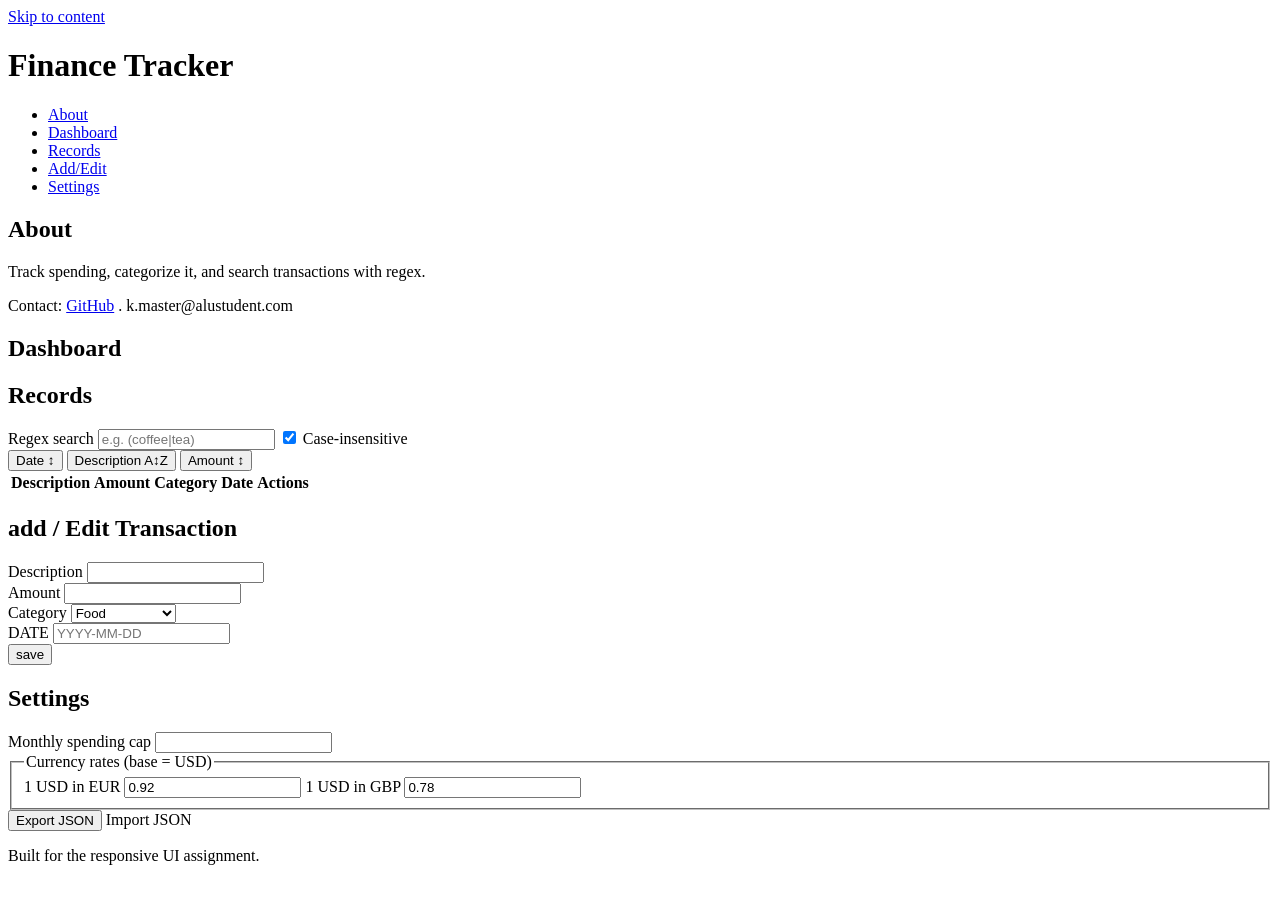
==== index.html @ 2b20702d "M2: semantic HTML structure and mobile-first CSS" ====
<!DOCTYPE html>
<html lang="en">
<head>
<meta charset="UTF-8">
<meta name="viewport" content="width=device-width, initial-scale=1.0">
<title>Student Finance Tracker</title>
<link rel="stylesheet" href="styles/main.css">
</head>
<body>
<a href="#main" class="skip-link">Skip to content</a>

<header>
    <h1>Finance Tracker</h1>
    <nav aria-label="Primary">
        <ul>
          <li><a href="#about">About</a></li>
          <li><a href="#dashboard">Dashboard</a></li>
          <li><a href="#records">Records</a></li>
          <li><a href="#form">Add/Edit</a></li>
          <li><a href="#settings">Settings</a></li>
        </ul>
    </nav>
</header>
<main id="main">

<section id="about" aria-labelledby="about-h">
    <h2 id="about-h">About</h2>
    <p>Track spending, categorize it, and search transactions with regex.</p>
    <p>Contact: <a href="https://github.con/kmaster-alt">GitHub</a> . k.master@alustudent.com</p>
</section>

   <section id="dashboard" aria-labelledby="dash-h">
      <h2 id="dash h">Dashboard</h2>
      <div class="stats-grid" id="statsGrid"></div>
      <p id="capStatus" role="status" aria-live="polite"></p>
      <div id="trendchart" class="trend-chart" aria-label="Spending in the last 7 days"></div>
    </section>

    <section id="records" aria-labelledby="rec-h">
        <h2 id="rec-h">Records</h2>
        <div class="search-bar">
            <label for="searchInput">Regex search</label>
            <input type="text" id="searchInput" placeholder="e.g. (coffee|tea)">
            <label><input type="checkbox" id="caseInsensitive" checked> Case-insensitive</label>
            <span id="searchError" role="status" aria-live="polite"></span>
        </div>
        <div class="sort-bar">
            <button data-sort="date">Date ↕</button>
            <button data-sort="description">Description A↕Z</button>
            <button data-sort="amount">Amount ↕</button>
        </div>
        <table id="recordsTable">
            <thead>
                <tr><th>Description</th><th>Amount</th><th>Category</th><th>Date</th><th>Actions</th></tr>
            </thead>
            <tbody id="recordsBody"></tbody>
        </table>
    </section>

    <section id="form" aria-labelledby="form-h">
        <h2 id="form-h">add / Edit Transaction</h2>
        <form id="recordForm" novalidate>
            <input type="hidden" id="recordId">
            <div class="field">
                <label for="decription">Description</label>
                <input type="text" id="description" required>
                <span class="error" id="descriptionError" role="status" aria-love="polite"></span>
            </div>
            <div class="field">
                <label for="amount">Amount</label>
                <input type="text" id="amount" required inputmode="decimal">
                <span class="error" id="amountError" role="status" aria-live="polite"></span>
            </div>
            <div class="field">
                <label for="category">Category</label>
                <select id="category">
                    <option>Food</option><option>Books</option><option>Transport</option>
                    <option>Entertainment</option><option>Fees</option><opition>Other</opition>
                </select>
                <span class="error" id="categoryError" role="status" aria-live="polite"></span>
            </div>
            <div class="field">
                <label for="date">DATE</label>
                <input type="text" id="date" placeholder="YYYY-MM-DD" required>
                <span class="error" id="dateError" role="status" aria-live="polite"></span>
            </div>
            <button type="submit">save</button>
        </form>
    </section>

    <section id="settings" aria-labelledby="set-h">
        <h2 id="set-h">Settings</h2>
        <div class="field">
            <label for="capInput">Monthly spending cap</label>
            <input type="text" id="capInput" inputmode="decimal">
        </div>
        <fieldset>
            <legend>Currency rates (base = USD)</legend>
            <label for="rateEUR">1 USD in EUR</label>
            <input type="text" id="rateEUR" inputmode="decimal" value="0.92">
            <label for="rateGBP">1 USD in GBP</label>
            <input type="text" id="rateGBP" inputmode="decimal" value="0.78">
        </fieldset>
        <button id="exportBtn">Export JSON</button>
        <label for="importFile" class="button-like">Import JSON</label>
        <input type="file" id="importFile" accept="application/json" hidden>
        <span id="ioStatus" role="status" aria-live="polite"></span>
    </section>
</main>

<footer>
    <p>Built for the responsive UI assignment.</p>
</footer>

<script type="module" src="scripts/app.js"></script>
</body>
</html>
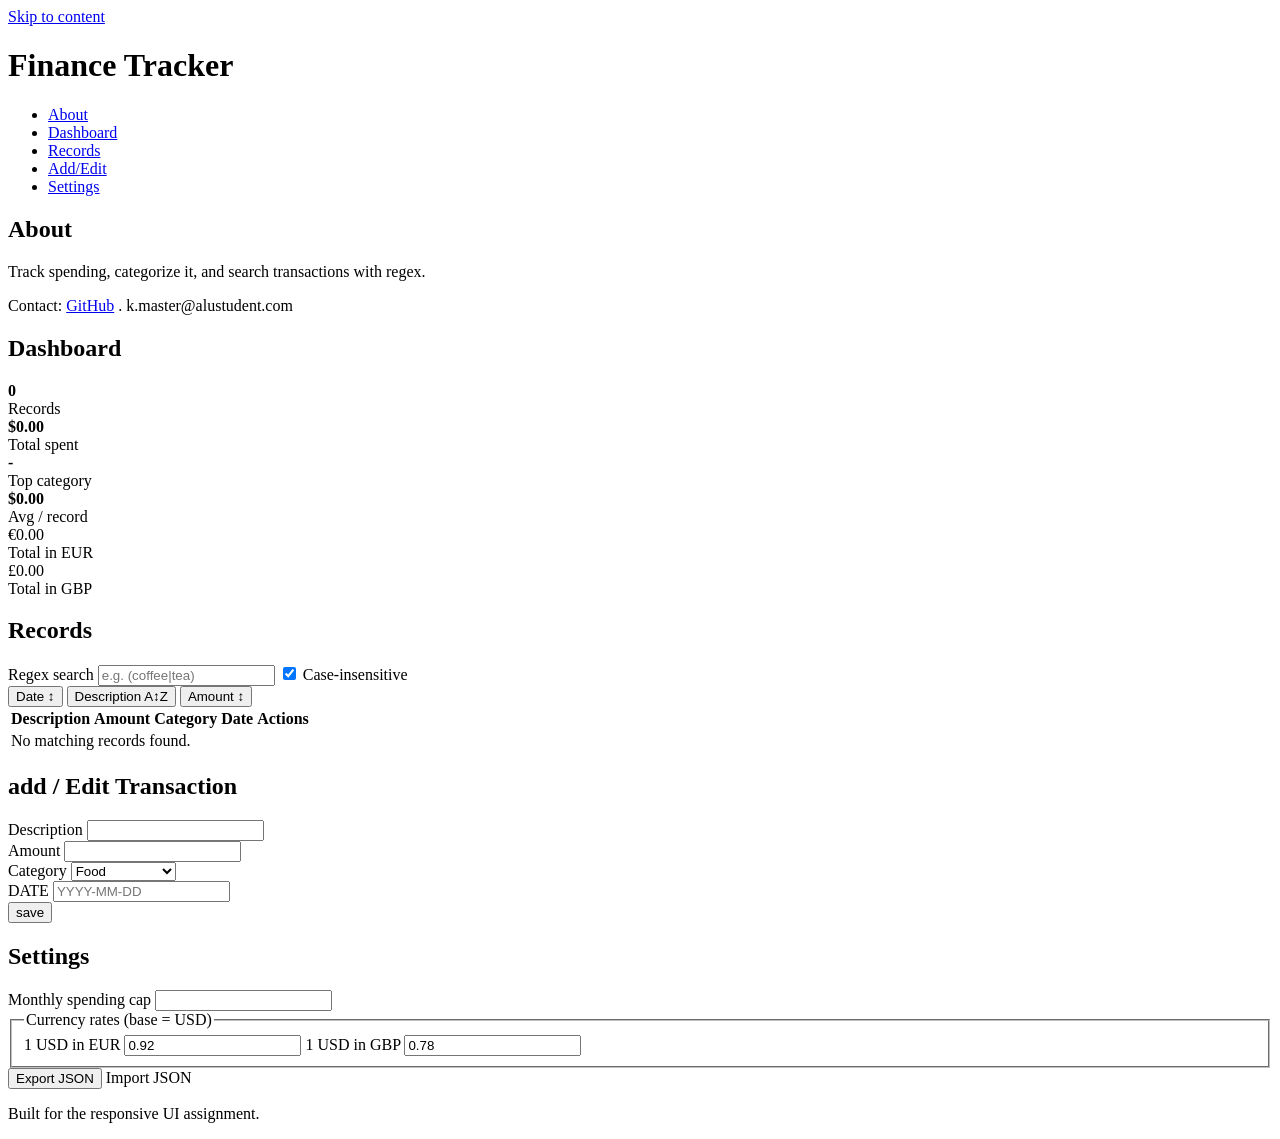
==== commit e76c5af6: "M5: fix typos, add CSS, wire app.js" ====
--- a/index.html
+++ b/index.html
@@ -34,7 +34,7 @@
       <h2 id="dash h">Dashboard</h2>
       <div class="stats-grid" id="statsGrid"></div>
       <p id="capStatus" role="status" aria-live="polite"></p>
-      <div id="trendchart" class="trend-chart" aria-label="Spending in the last 7 days"></div>
+      <div id="trendChart" class="trend-chart" aria-label="Spending in the last 7 days"></div>
     </section>
 
     <section id="records" aria-labelledby="rec-h">
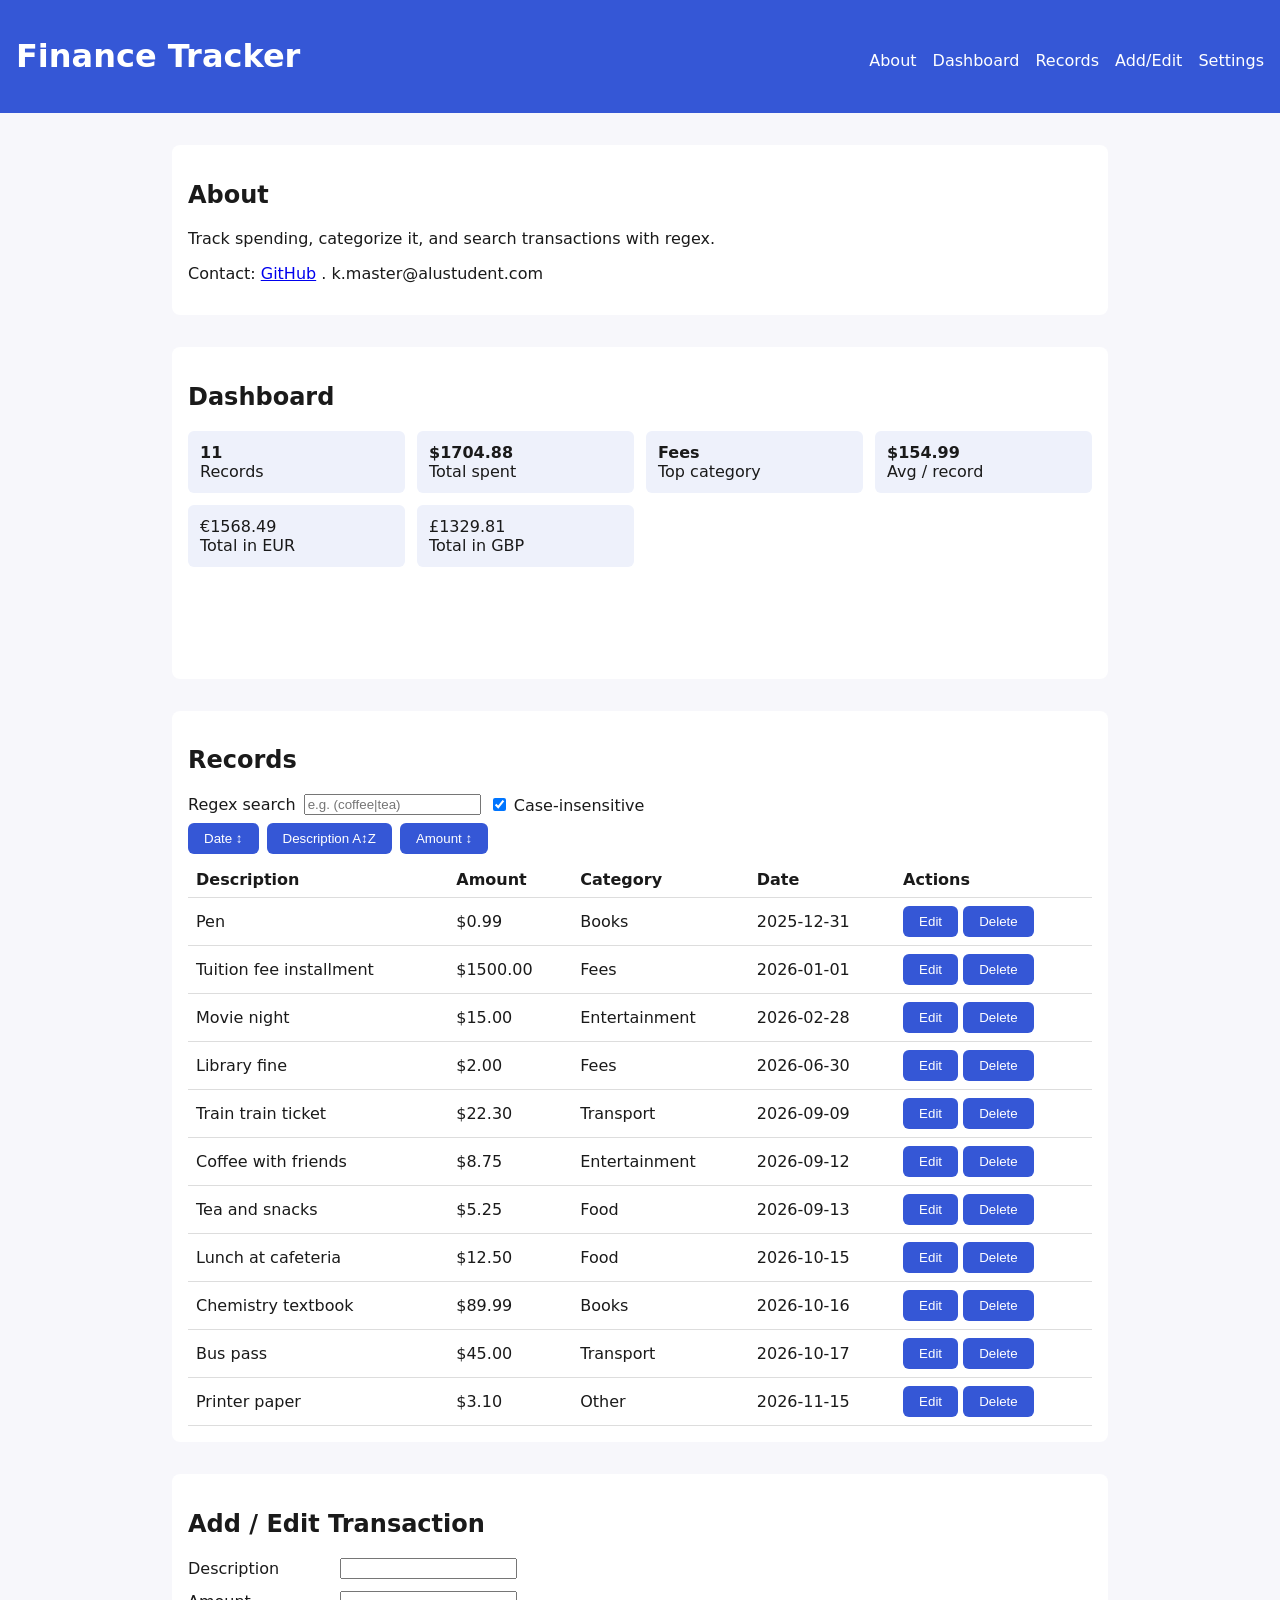
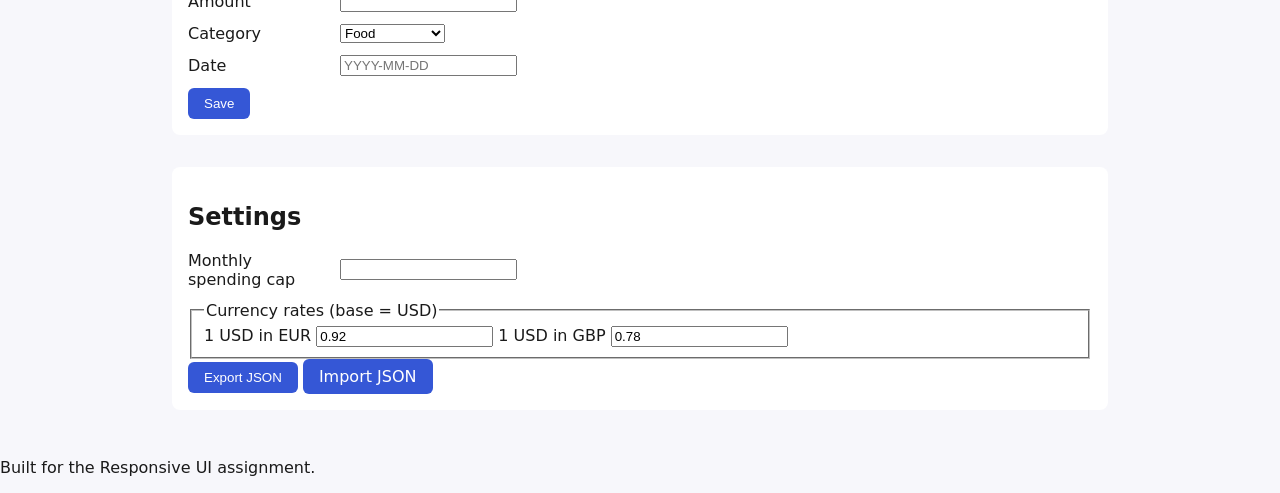
==== commit 1d75392a: "Fix HTML typos" ====
--- a/index.html
+++ b/index.html
@@ -27,11 +27,11 @@
 <section id="about" aria-labelledby="about-h">
     <h2 id="about-h">About</h2>
     <p>Track spending, categorize it, and search transactions with regex.</p>
-    <p>Contact: <a href="https://github.con/kmaster-alt">GitHub</a> . k.master@alustudent.com</p>
+    <p>Contact: <a href="https://github.com/kmaster-alt">GitHub</a> . k.master@alustudent.com</p>
 </section>
 
    <section id="dashboard" aria-labelledby="dash-h">
-      <h2 id="dash h">Dashboard</h2>
+      <h2 id="dash-h">Dashboard</h2>
       <div class="stats-grid" id="statsGrid"></div>
       <p id="capStatus" role="status" aria-live="polite"></p>
       <div id="trendChart" class="trend-chart" aria-label="Spending in the last 7 days"></div>
@@ -59,13 +59,13 @@
     </section>
 
     <section id="form" aria-labelledby="form-h">
-        <h2 id="form-h">add / Edit Transaction</h2>
+        <h2 id="form-h">Add / Edit Transaction</h2>
         <form id="recordForm" novalidate>
             <input type="hidden" id="recordId">
             <div class="field">
-                <label for="decription">Description</label>
+                <label for="description">Description</label>
                 <input type="text" id="description" required>
-                <span class="error" id="descriptionError" role="status" aria-love="polite"></span>
+                <span class="error" id="descriptionError" role="status" aria-live="polite"></span>
             </div>
             <div class="field">
                 <label for="amount">Amount</label>
@@ -76,16 +76,16 @@
                 <label for="category">Category</label>
                 <select id="category">
                     <option>Food</option><option>Books</option><option>Transport</option>
-                    <option>Entertainment</option><option>Fees</option><opition>Other</opition>
+                    <option>Entertainment</option><option>Fees</option><option>Other</option>
                 </select>
                 <span class="error" id="categoryError" role="status" aria-live="polite"></span>
             </div>
             <div class="field">
-                <label for="date">DATE</label>
+                <label for="date">Date</label>
                 <input type="text" id="date" placeholder="YYYY-MM-DD" required>
                 <span class="error" id="dateError" role="status" aria-live="polite"></span>
             </div>
-            <button type="submit">save</button>
+            <button type="submit">Save</button>
         </form>
     </section>
 
@@ -110,7 +110,7 @@
 </main>
 
 <footer>
-    <p>Built for the responsive UI assignment.</p>
+    <p>Built for the Responsive UI assignment.</p>
 </footer>
 
 <script type="module" src="scripts/app.js"></script>
--- a/styles/main.css
+++ b/styles/main.css
@@ -0,0 +1,44 @@
+:root { --bg:#f7f7fb; --text:#1a1a1a; --accent:#3557d6; --danger:#c0392b; --card:#fff; }
+* { box-sizing: border-box; }
+body { margin:0; font-family: system-ui, sans-serif; background: var(--bg); color: var(--text); }
+.skip-link { position:absolute; left:-999px; top:0; background:var(--accent); color:#fff; padding:8px; }
+.skip-link:focus { left:0; z-index:100; }
+a:focus, button:focus, input:focus, select:focus { outline:3px solid var(--accent); outline-offset:2px; }
+header { background:var(--accent); color:#fff; padding:1rem; }
+header nav ul { list-style:none; display:flex; flex-wrap:wrap; gap:1rem; padding:0; margin:0.5rem 0 0; }
+header nav a { color:#fff; text-decoration:none; }
+main { padding:1rem; display:flex; flex-direction:column; gap:2rem; max-width:1000px; margin:0 auto; }
+section { background:var(--card); padding:1rem; border-radius:8px; }
+.field { display:flex; flex-direction:column; gap:0.25rem; margin-bottom:0.75rem; }
+.error { color:var(--danger); font-size:0.85rem; min-height:1em; }
+button, .button-like { background:var(--accent); color:#fff; border:none; padding:0.5rem 1rem; border-radius:6px; cursor:pointer; display:inline-block; transition: transform 0.15s ease, background 0.15s ease; }
+button:hover, .button-like:hover { transform:translateY(-2px); background:#2843b0; }
+table { width:100%; border-collapse:collapse; }
+th, td { text-align:left; padding:0.5rem; border-bottom:1px solid #ddd; }
+mark { background:#ffe58a; }
+.stats-grid { display:grid; grid-template-columns:1fr; gap:0.75rem; }
+.stat-card { background:#eef1fb; padding:0.75rem; border-radius:6px; }
+.trend-chart { display:flex; align-items:flex-end; gap:4px; height:80px; }
+.trend-bar { background:var(--accent); flex:1; border-radius:2px 2px 0 0; }
+.sort-bar { display:flex; flex-wrap:wrap; gap:0.5rem; margin:0.5rem 0; }
+.search-bar { display:flex; flex-direction:column; gap:0.5rem; }
+@media (min-width:768px) {
+    header { display:flex; justify-content:space-between; align-items:center; }
+    .stats-grid { grid-template-columns:repeat(2,1fr); }
+    .search-bar { flex-direction:row; align-items:center; }
+    .field { flex-direction:row; align-items:center; gap:0.75rem; }
+    .field label { width:140px; }
+}
+@media (min-width:1024px) {
+    main { padding:2rem; }
+    .stats-grid { grid-template-columns:repeat(4,1fr); }
+    table { font-size:1rem; }
+}
+@media (max-width:480px) {
+    table, thead, tbody, th, td, tr { display:block; }
+    thead { display:none; }
+    tr { margin-bottom:0.75rem; border:1px solid #ddd; border-radius:6px; padding:0.5rem; }
+    td { border:none; padding:0.25rem 0; }
+    td::before { content: attr(data-label); font-weight:bold; display:block; }
+}
+
